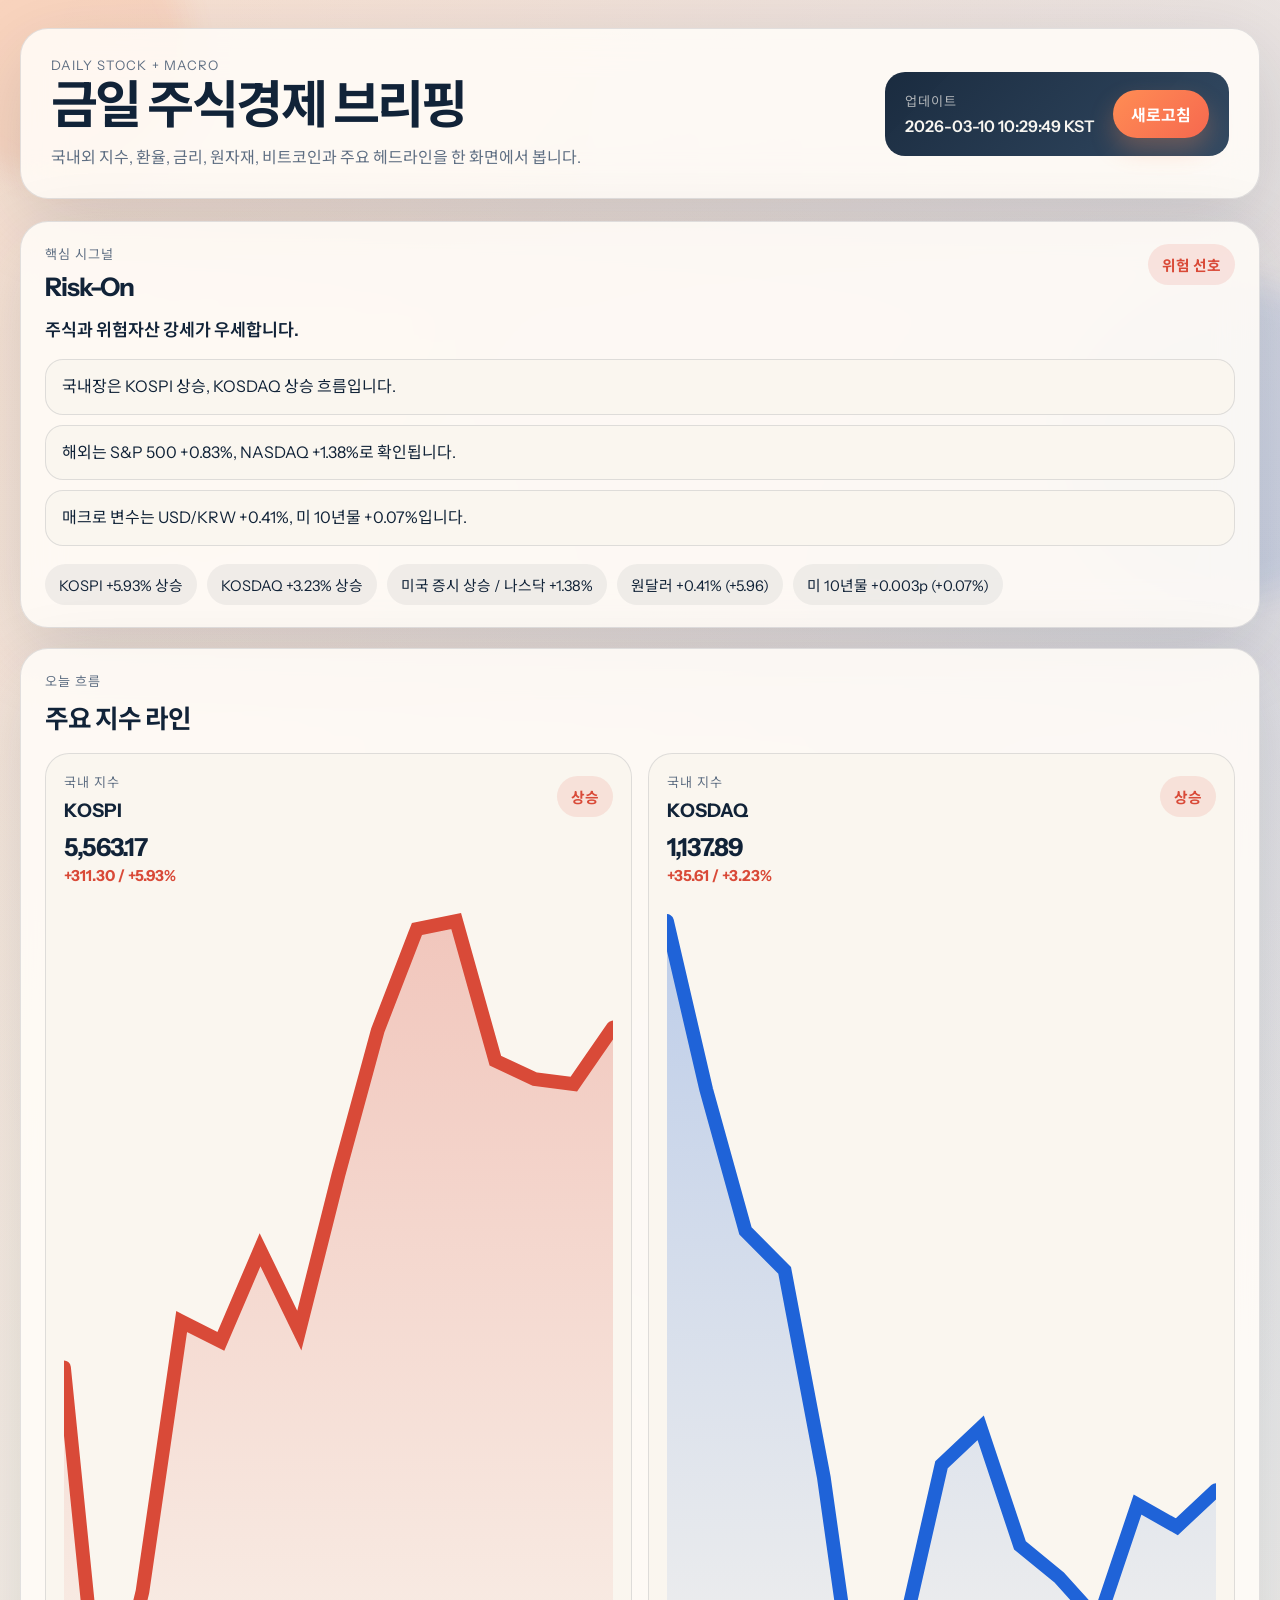
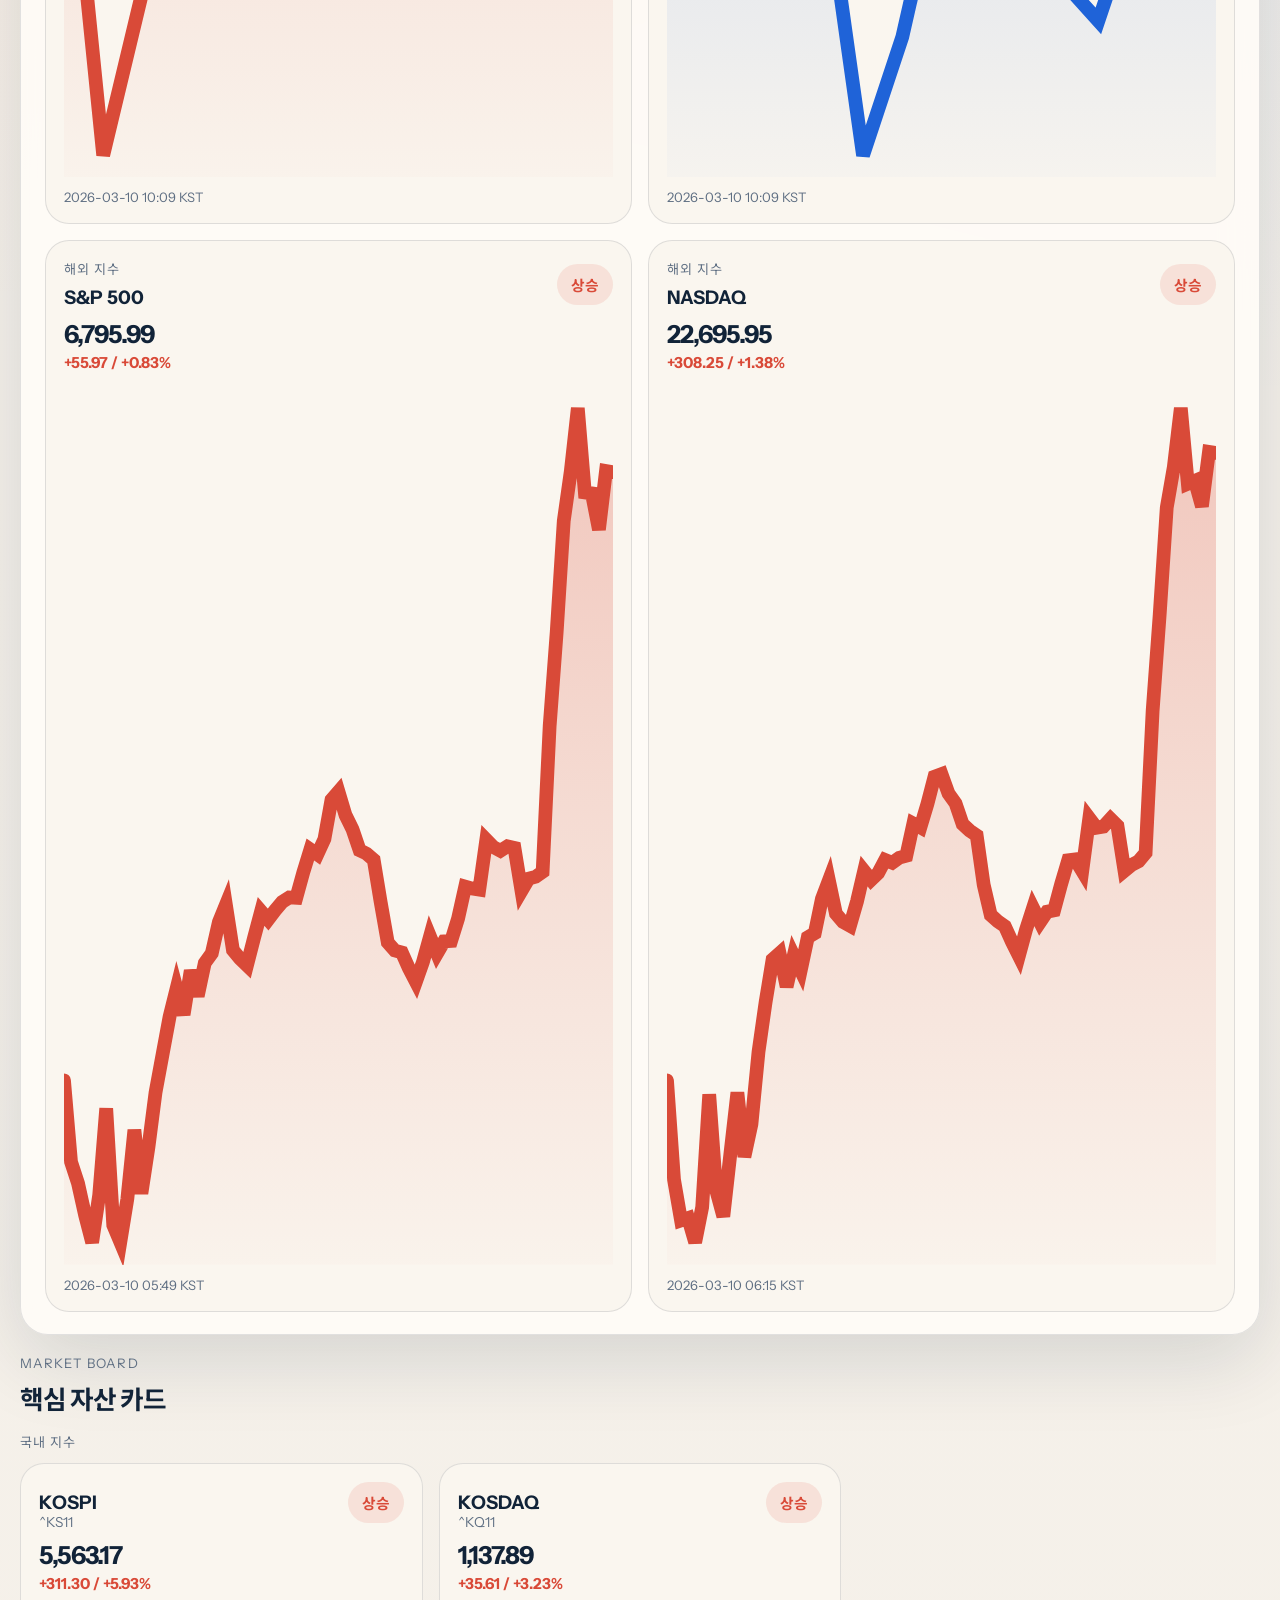
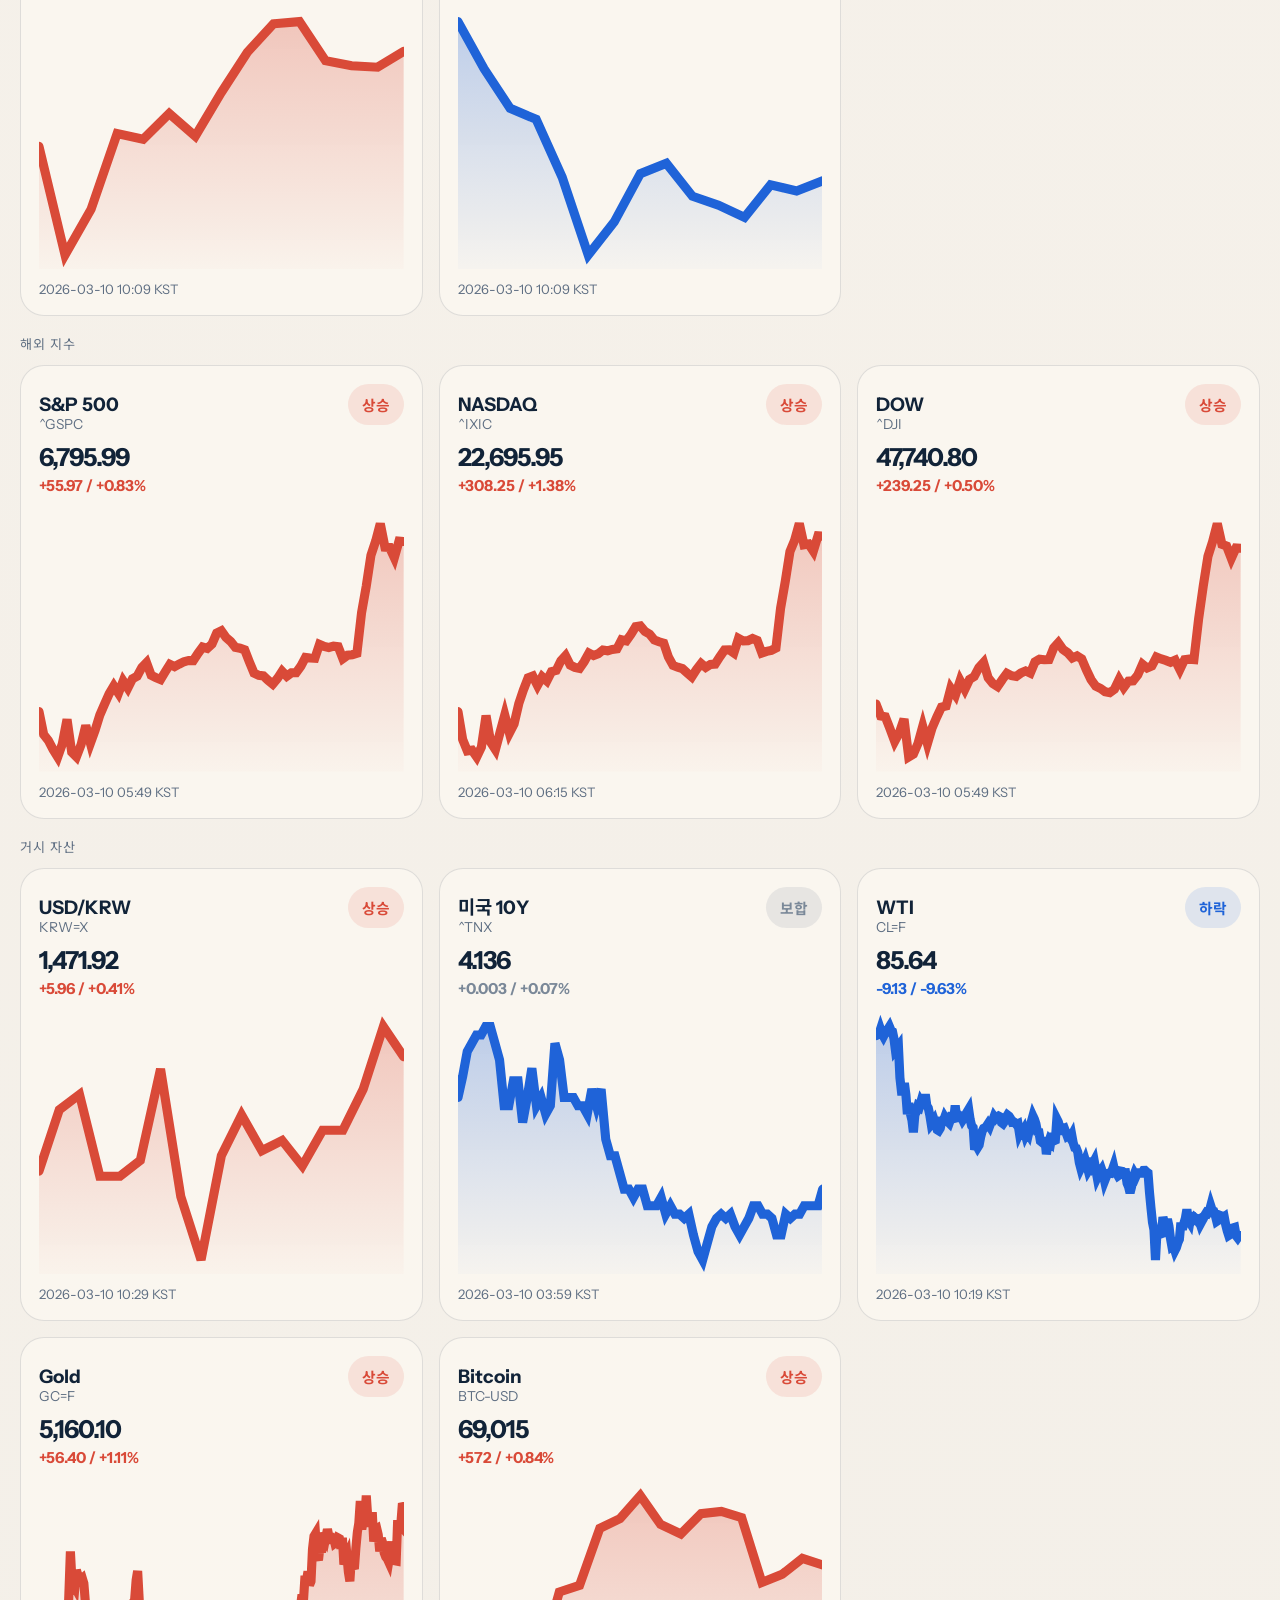
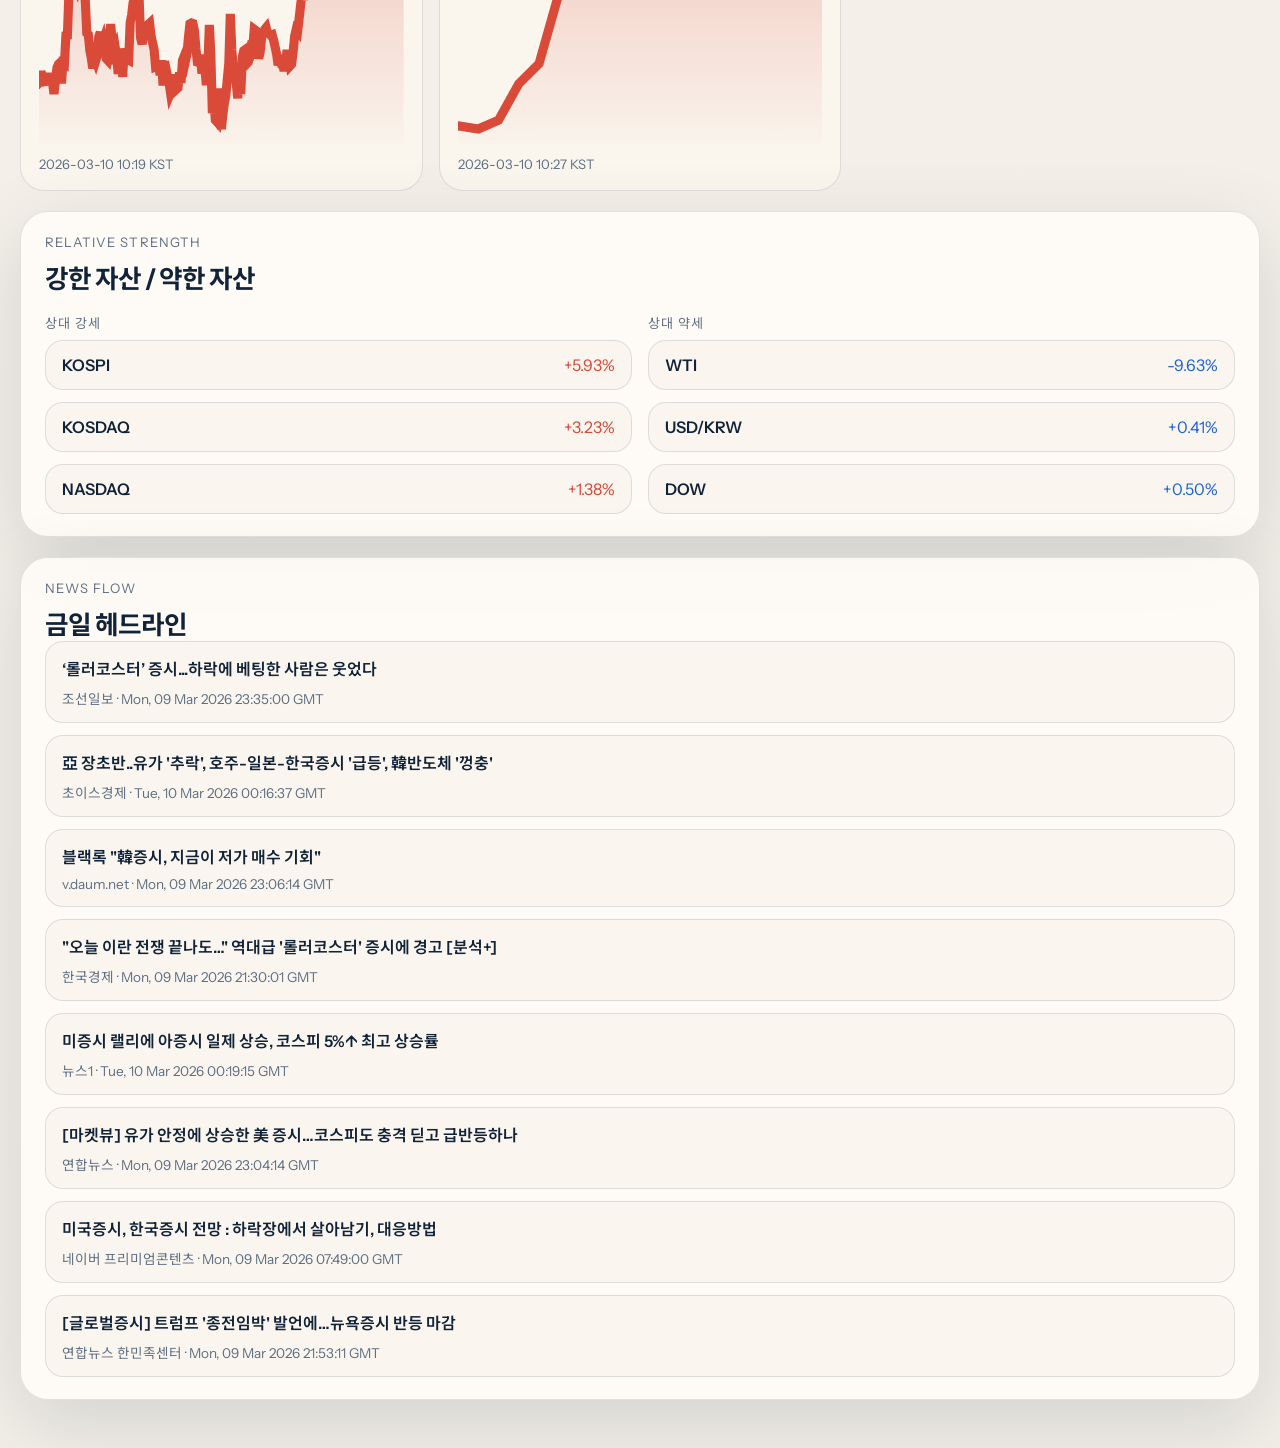
==== index.html @ a010911f "Initial GitHub Pages site" ====
<!doctype html>
<html lang="ko">
  <head>
    <meta charset="utf-8" />
    <meta name="viewport" content="width=device-width, initial-scale=1" />
    <title>Today Market Brief</title>
    <link rel="preconnect" href="https://fonts.googleapis.com" />
    <link rel="preconnect" href="https://fonts.gstatic.com" crossorigin />
    <link
      href="https://fonts.googleapis.com/css2?family=Instrument+Sans:wght@400;500;600;700&family=Noto+Sans+KR:wght@400;500;700&display=swap"
      rel="stylesheet"
    />
    <link rel="stylesheet" href="./static/styles.css" />
  </head>
  <body>
    <div class="background-orb orb-a"></div>
    <div class="background-orb orb-b"></div>
    <div class="shell">
      <header class="hero panel">
        <div>
          <p class="eyebrow">Daily Stock + Macro</p>
          <h1>금일 주식경제 브리핑</h1>
          <p class="hero-copy">
            국내외 지수, 환율, 금리, 원자재, 비트코인과 주요 헤드라인을 한 화면에서 봅니다.
          </p>
        </div>
        <div class="hero-actions">
          <div>
            <div class="label">업데이트</div>
            <div id="updatedAt" class="value">불러오는 중...</div>
          </div>
          <button id="refreshButton" class="refresh-button" type="button">
            새로고침
          </button>
        </div>
      </header>

      <main class="layout">
        <section class="summary panel reveal">
          <div class="summary-head">
            <div>
              <p class="label">핵심 시그널</p>
              <h2 id="signalLabel">불러오는 중...</h2>
            </div>
            <span id="signalTone" class="signal-chip neutral">분석 준비</span>
          </div>
          <p id="signalMessage" class="summary-message"></p>
          <div id="overviewList" class="overview-list"></div>
          <div id="checkpointList" class="checkpoint-list"></div>
        </section>

        <section class="charts panel reveal">
          <div class="section-head">
            <div>
              <p class="label">오늘 흐름</p>
              <h2>주요 지수 라인</h2>
            </div>
          </div>
          <div id="mainCharts" class="main-charts"></div>
        </section>

        <section class="cards-area reveal">
          <div class="section-head">
            <div>
              <p class="label">Market Board</p>
              <h2>핵심 자산 카드</h2>
            </div>
          </div>
          <div id="cardGroups" class="card-groups"></div>
        </section>

        <section class="movers panel reveal">
          <div class="section-head">
            <div>
              <p class="label">Relative Strength</p>
              <h2>강한 자산 / 약한 자산</h2>
            </div>
          </div>
          <div class="movers-grid">
            <div>
              <p class="subheading">상대 강세</p>
              <div id="leadersList" class="mover-list"></div>
            </div>
            <div>
              <p class="subheading">상대 약세</p>
              <div id="laggardsList" class="mover-list"></div>
            </div>
          </div>
        </section>

        <section class="news panel reveal">
          <div class="section-head">
            <div>
              <p class="label">News Flow</p>
              <h2>금일 헤드라인</h2>
            </div>
          </div>
          <div id="headlines" class="headline-list"></div>
        </section>

        <section id="errorPanel" class="errors panel hidden reveal">
          <div class="section-head">
            <div>
              <p class="label">Status</p>
              <h2>일부 데이터 경고</h2>
            </div>
          </div>
          <div id="errorList" class="error-list"></div>
        </section>
      </main>
    </div>
    <script src="./static/app.js"></script>
  </body>
</html>
---- static/styles.css ----
:root {
  --bg: #f3efe8;
  --ink: #112338;
  --muted: #5f6f83;
  --panel: rgba(255, 252, 247, 0.88);
  --panel-strong: rgba(250, 246, 239, 0.96);
  --border: rgba(17, 35, 56, 0.12);
  --shadow: 0 24px 80px rgba(17, 35, 56, 0.14);
  --up: #d94a38;
  --down: #1f63d8;
  --flat: #7a8898;
  --accent: #ff8d54;
}

* {
  box-sizing: border-box;
}

html,
body {
  margin: 0;
  min-height: 100%;
  background:
    radial-gradient(circle at top left, rgba(255, 141, 84, 0.18), transparent 30%),
    radial-gradient(circle at 100% 10%, rgba(31, 99, 216, 0.12), transparent 24%),
    linear-gradient(180deg, #f7f2eb 0%, var(--bg) 100%);
  color: var(--ink);
  font-family: "Instrument Sans", "Noto Sans KR", sans-serif;
}

body {
  position: relative;
  overflow-x: hidden;
}

.background-orb {
  position: fixed;
  border-radius: 999px;
  filter: blur(14px);
  pointer-events: none;
  opacity: 0.7;
}

.orb-a {
  top: -80px;
  left: -70px;
  width: 260px;
  height: 260px;
  background: rgba(255, 141, 84, 0.2);
}

.orb-b {
  top: 280px;
  right: -100px;
  width: 320px;
  height: 320px;
  background: rgba(31, 99, 216, 0.14);
}

.shell {
  position: relative;
  max-width: 1320px;
  margin: 0 auto;
  padding: 28px 20px 48px;
}

.panel {
  backdrop-filter: blur(20px);
  background: var(--panel);
  border: 1px solid var(--border);
  border-radius: 28px;
  box-shadow: var(--shadow);
}

.hero {
  display: flex;
  justify-content: space-between;
  gap: 24px;
  align-items: center;
  padding: 28px 30px;
}

.eyebrow,
.label,
.subheading {
  margin: 0 0 8px;
  color: var(--muted);
  font-size: 0.82rem;
  text-transform: uppercase;
  letter-spacing: 0.08em;
}

h1,
h2,
h3,
p {
  margin: 0;
}

h1 {
  font-size: clamp(2rem, 4vw, 3.35rem);
  line-height: 0.95;
  letter-spacing: -0.05em;
}

h2 {
  font-size: clamp(1.35rem, 2vw, 1.8rem);
  letter-spacing: -0.04em;
}

.hero-copy {
  max-width: 640px;
  margin-top: 14px;
  color: var(--muted);
  font-size: 1rem;
  line-height: 1.65;
}

.hero-actions {
  display: flex;
  align-items: center;
  gap: 18px;
  padding: 18px 20px;
  min-width: 300px;
  border-radius: 20px;
  background: linear-gradient(135deg, rgba(17, 35, 56, 0.96), rgba(28, 54, 82, 0.9));
  color: #f7f5f0;
}

.hero-actions .label {
  color: rgba(247, 245, 240, 0.68);
  margin-bottom: 6px;
}

.hero-actions .value {
  font-size: 1rem;
  font-weight: 600;
}

.refresh-button {
  border: none;
  border-radius: 999px;
  padding: 12px 18px;
  background: linear-gradient(135deg, #ff8d54, #f6684f);
  color: white;
  font: inherit;
  font-weight: 700;
  cursor: pointer;
  transition: transform 180ms ease, box-shadow 180ms ease;
  box-shadow: 0 12px 24px rgba(255, 141, 84, 0.28);
}

.refresh-button:hover {
  transform: translateY(-1px);
}

.layout {
  display: grid;
  gap: 20px;
  margin-top: 22px;
}

.summary,
.charts,
.movers,
.news,
.errors {
  padding: 22px 24px;
}

.summary-head,
.section-head {
  display: flex;
  justify-content: space-between;
  gap: 16px;
  align-items: flex-start;
}

.signal-chip {
  display: inline-flex;
  align-items: center;
  gap: 8px;
  padding: 10px 14px;
  border-radius: 999px;
  font-size: 0.92rem;
  font-weight: 700;
}

.signal-chip.up {
  background: rgba(217, 74, 56, 0.12);
  color: var(--up);
}

.signal-chip.down {
  background: rgba(31, 99, 216, 0.12);
  color: var(--down);
}

.signal-chip.neutral,
.signal-chip.flat {
  background: rgba(95, 111, 131, 0.12);
  color: var(--flat);
}

.summary-message {
  margin-top: 14px;
  font-size: 1.08rem;
  font-weight: 600;
}

.overview-list {
  display: grid;
  gap: 10px;
  margin-top: 18px;
}

.overview-item {
  padding: 14px 16px;
  border-radius: 18px;
  background: rgba(250, 246, 239, 0.96);
  border: 1px solid var(--border);
  color: var(--ink);
  line-height: 1.6;
}

.checkpoint-list {
  display: flex;
  flex-wrap: wrap;
  gap: 10px;
  margin-top: 18px;
}

.checkpoint {
  padding: 10px 14px;
  border-radius: 999px;
  background: rgba(17, 35, 56, 0.06);
  color: var(--ink);
  font-size: 0.92rem;
}

.main-charts {
  display: grid;
  grid-template-columns: repeat(2, minmax(0, 1fr));
  gap: 16px;
  margin-top: 18px;
}

.chart-card,
.asset-card {
  padding: 18px;
  border-radius: 24px;
  background: rgba(250, 246, 239, 0.96);
  border: 1px solid var(--border);
}

.chart-meta,
.asset-meta {
  display: flex;
  justify-content: space-between;
  gap: 14px;
  align-items: center;
}

.chart-price,
.asset-price {
  margin-top: 10px;
  font-size: 1.55rem;
  font-weight: 700;
  letter-spacing: -0.04em;
}

.chart-change,
.asset-change {
  margin-top: 4px;
  font-size: 0.95rem;
  font-weight: 700;
}

.tone-up {
  color: var(--up);
}

.tone-down {
  color: var(--down);
}

.tone-flat {
  color: var(--flat);
}

.chart-svg,
.sparkline {
  width: 100%;
  height: auto;
  display: block;
  margin-top: 14px;
}

.chart-svg {
  min-height: 150px;
}

.chart-asof,
.asset-asof {
  margin-top: 12px;
  color: var(--muted);
  font-size: 0.82rem;
}

.cards-area {
  display: grid;
  gap: 16px;
}

.card-groups {
  display: grid;
  gap: 18px;
}

.group-title {
  margin-bottom: 12px;
}

.asset-grid {
  display: grid;
  grid-template-columns: repeat(3, minmax(0, 1fr));
  gap: 16px;
}

.asset-head {
  display: flex;
  justify-content: space-between;
  gap: 12px;
  align-items: baseline;
}

.asset-symbol {
  color: var(--muted);
  font-size: 0.86rem;
}

.movers-grid {
  display: grid;
  grid-template-columns: repeat(2, minmax(0, 1fr));
  gap: 16px;
  margin-top: 18px;
}

.mover-list,
.headline-list,
.error-list {
  display: grid;
  gap: 12px;
}

.mover-item,
.headline-item,
.error-item {
  display: flex;
  justify-content: space-between;
  gap: 18px;
  padding: 14px 16px;
  border-radius: 18px;
  background: rgba(250, 246, 239, 0.96);
  border: 1px solid var(--border);
}

.mover-name,
.headline-title {
  font-weight: 600;
}

.headline-item {
  align-items: flex-start;
}

.headline-link {
  text-decoration: none;
  color: inherit;
}

.headline-link:hover .headline-title {
  color: var(--accent);
}

.headline-meta {
  margin-top: 8px;
  color: var(--muted);
  font-size: 0.85rem;
}

.hidden {
  display: none;
}

.reveal {
  animation: rise-in 420ms ease both;
}

@keyframes rise-in {
  from {
    opacity: 0;
    transform: translateY(14px);
  }

  to {
    opacity: 1;
    transform: translateY(0);
  }
}

@media (max-width: 1080px) {
  .hero,
  .summary-head,
  .section-head,
  .chart-meta,
  .asset-meta,
  .mover-item,
  .headline-item,
  .asset-head {
    flex-direction: column;
    align-items: flex-start;
  }

  .main-charts,
  .asset-grid,
  .movers-grid {
    grid-template-columns: 1fr;
  }
}

@media (max-width: 720px) {
  .shell {
    padding: 18px 14px 36px;
  }

  .hero,
  .summary,
  .charts,
  .movers,
  .news,
  .errors {
    padding: 18px;
    border-radius: 24px;
  }

  .hero-actions {
    width: 100%;
    min-width: unset;
  }
}
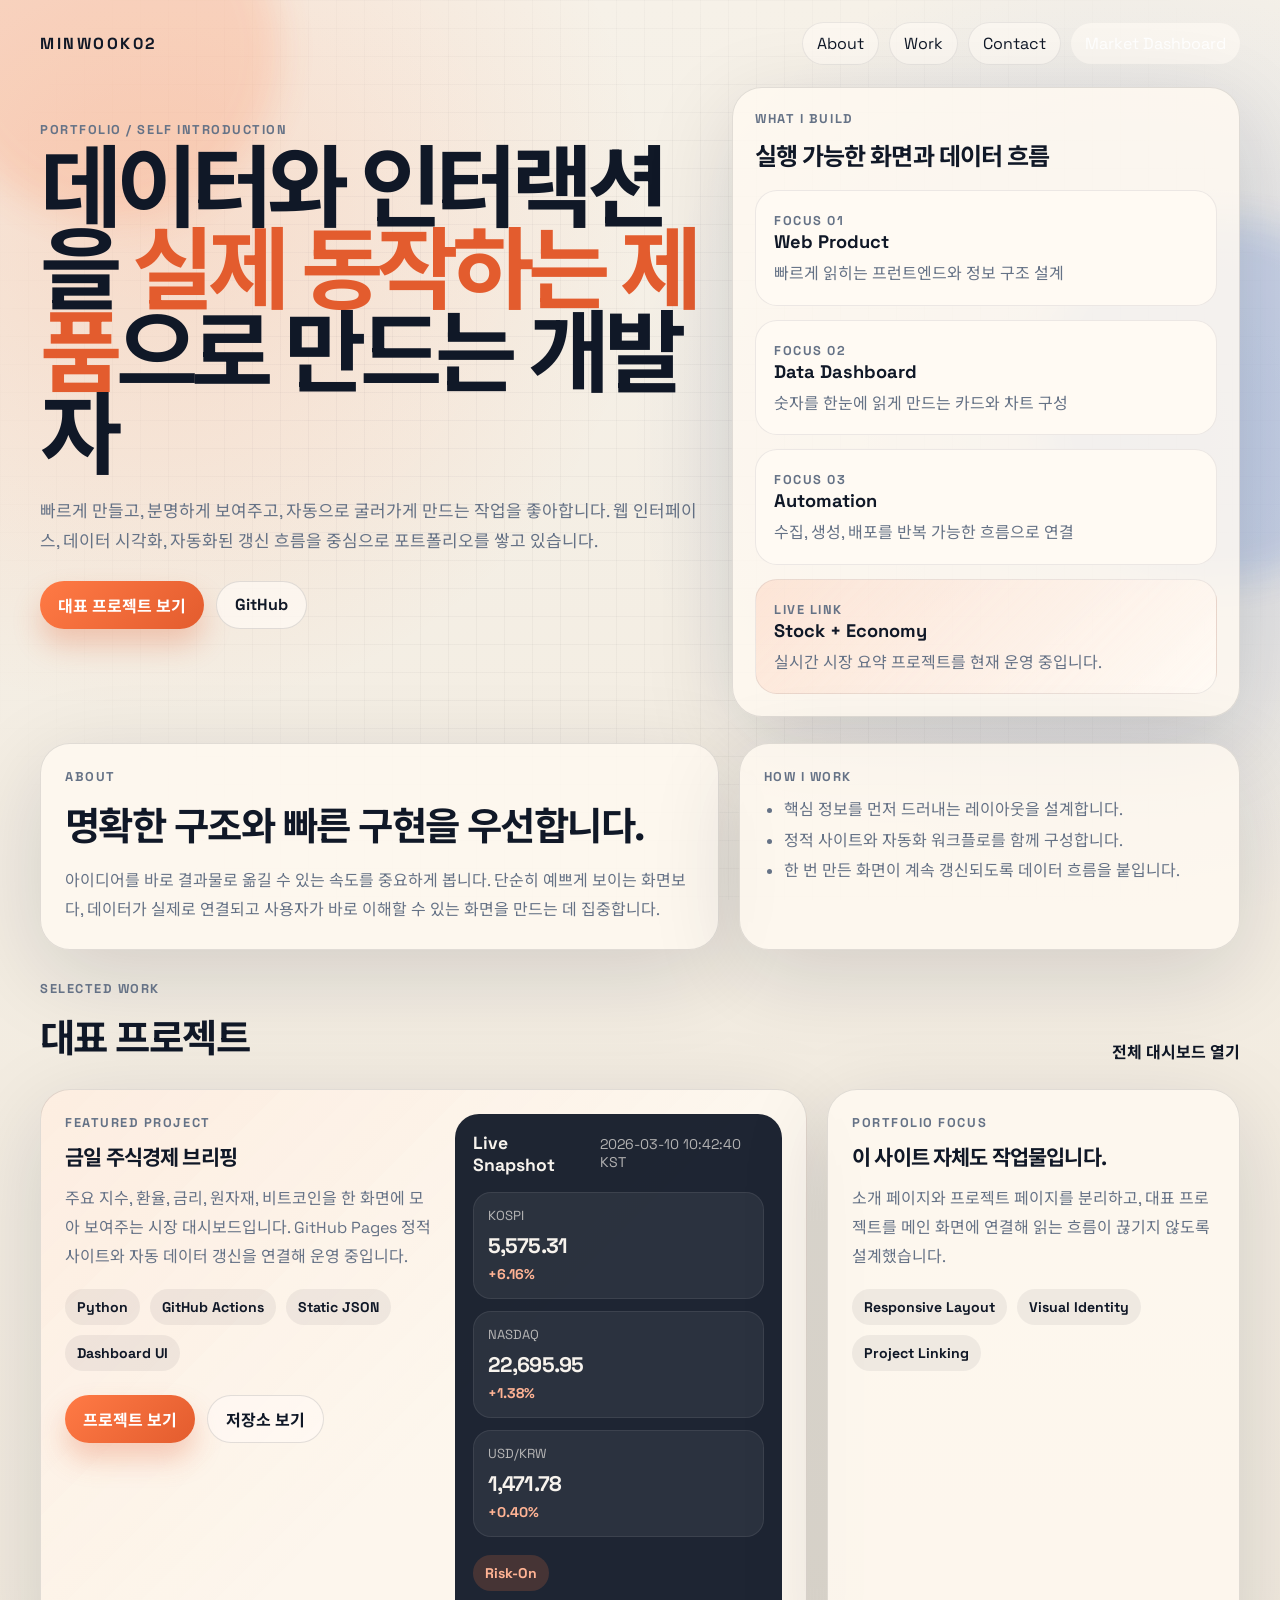
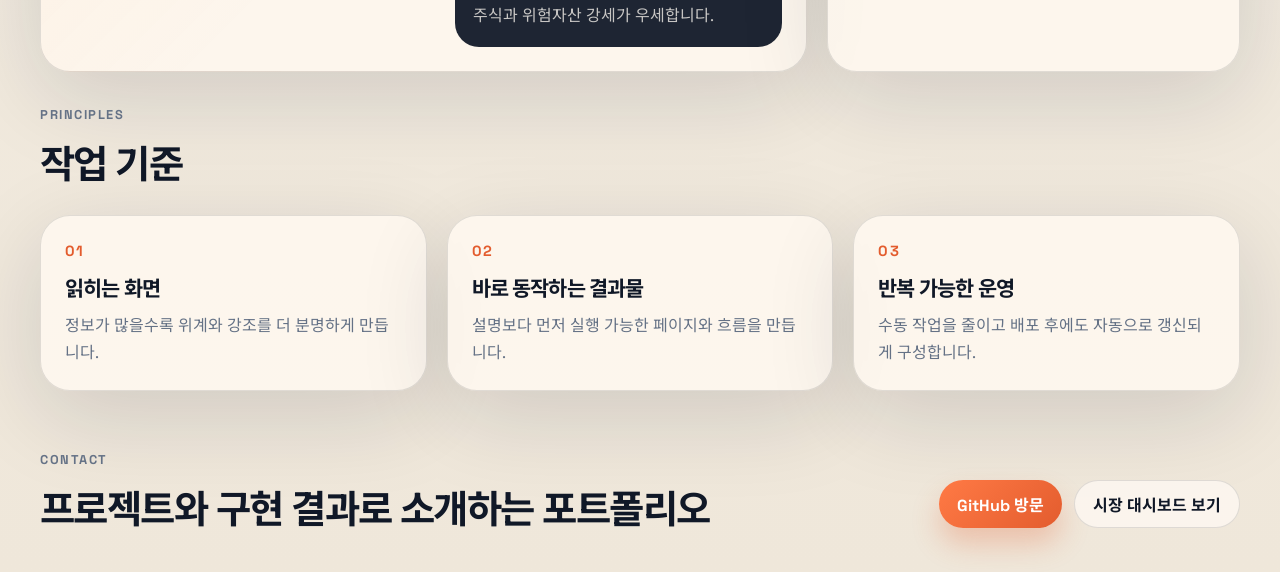
==== commit 02ee1c20: "Turn homepage into portfolio site" ====
--- a/index.html
+++ b/index.html
@@ -3,112 +3,224 @@
   <head>
     <meta charset="utf-8" />
     <meta name="viewport" content="width=device-width, initial-scale=1" />
-    <title>Today Market Brief</title>
+    <title>minwook02 | Portfolio</title>
+    <meta
+      name="description"
+      content="문제를 구조화하고 바로 구현하는 개발자 minwook02의 포트폴리오 사이트"
+    />
     <link rel="preconnect" href="https://fonts.googleapis.com" />
     <link rel="preconnect" href="https://fonts.gstatic.com" crossorigin />
     <link
-      href="https://fonts.googleapis.com/css2?family=Instrument+Sans:wght@400;500;600;700&family=Noto+Sans+KR:wght@400;500;700&display=swap"
+      href="https://fonts.googleapis.com/css2?family=Space+Grotesk:wght@400;500;700&family=Noto+Sans+KR:wght@400;500;700&display=swap"
       rel="stylesheet"
     />
-    <link rel="stylesheet" href="./static/styles.css" />
+    <link rel="stylesheet" href="./static/portfolio.css" />
   </head>
   <body>
-    <div class="background-orb orb-a"></div>
-    <div class="background-orb orb-b"></div>
-    <div class="shell">
-      <header class="hero panel">
-        <div>
-          <p class="eyebrow">Daily Stock + Macro</p>
-          <h1>금일 주식경제 브리핑</h1>
-          <p class="hero-copy">
-            국내외 지수, 환율, 금리, 원자재, 비트코인과 주요 헤드라인을 한 화면에서 봅니다.
+    <div class="page-noise"></div>
+    <div class="mesh mesh-a"></div>
+    <div class="mesh mesh-b"></div>
+
+    <header class="topbar">
+      <a class="brand" href="./">minwook02</a>
+      <nav class="nav">
+        <a href="#about">About</a>
+        <a href="#work">Work</a>
+        <a href="#contact">Contact</a>
+        <a class="nav-cta" href="./market/">Market Dashboard</a>
+      </nav>
+    </header>
+
+    <main class="shell">
+      <section class="hero reveal">
+        <div class="hero-copy">
+          <p class="eyebrow">Portfolio / Self Introduction</p>
+          <h1>
+            데이터와 인터랙션을
+            <span>실제 동작하는 제품</span>으로 만드는 개발자
+          </h1>
+          <p class="lead">
+            빠르게 만들고, 분명하게 보여주고, 자동으로 굴러가게 만드는 작업을
+            좋아합니다. 웹 인터페이스, 데이터 시각화, 자동화된 갱신 흐름을
+            중심으로 포트폴리오를 쌓고 있습니다.
           </p>
-        </div>
-        <div class="hero-actions">
+          <div class="hero-actions">
+            <a class="button button-primary" href="./market/">대표 프로젝트 보기</a>
+            <a class="button button-secondary" href="https://github.com/minwook02" target="_blank" rel="noreferrer">
+              GitHub
+            </a>
+          </div>
+        </div>
+
+        <aside class="hero-board panel">
+          <div class="board-head">
+            <p class="eyebrow">What I Build</p>
+            <p class="board-title">실행 가능한 화면과 데이터 흐름</p>
+          </div>
+          <div class="board-grid">
+            <article class="metric-tile">
+              <span class="metric-kicker">Focus 01</span>
+              <strong>Web Product</strong>
+              <p>빠르게 읽히는 프런트엔드와 정보 구조 설계</p>
+            </article>
+            <article class="metric-tile">
+              <span class="metric-kicker">Focus 02</span>
+              <strong>Data Dashboard</strong>
+              <p>숫자를 한눈에 읽게 만드는 카드와 차트 구성</p>
+            </article>
+            <article class="metric-tile">
+              <span class="metric-kicker">Focus 03</span>
+              <strong>Automation</strong>
+              <p>수집, 생성, 배포를 반복 가능한 흐름으로 연결</p>
+            </article>
+            <article class="metric-tile accent-tile">
+              <span class="metric-kicker">Live Link</span>
+              <strong>Stock + Economy</strong>
+              <p>실시간 시장 요약 프로젝트를 현재 운영 중입니다.</p>
+            </article>
+          </div>
+        </aside>
+      </section>
+
+      <section id="about" class="about-grid reveal">
+        <article class="panel statement-card">
+          <p class="section-label">About</p>
+          <h2>명확한 구조와 빠른 구현을 우선합니다.</h2>
+          <p>
+            아이디어를 바로 결과물로 옮길 수 있는 속도를 중요하게 봅니다.
+            단순히 예쁘게 보이는 화면보다, 데이터가 실제로 연결되고 사용자가
+            바로 이해할 수 있는 화면을 만드는 데 집중합니다.
+          </p>
+        </article>
+
+        <article class="panel detail-card">
+          <p class="section-label">How I Work</p>
+          <ul class="detail-list">
+            <li>핵심 정보를 먼저 드러내는 레이아웃을 설계합니다.</li>
+            <li>정적 사이트와 자동화 워크플로를 함께 구성합니다.</li>
+            <li>한 번 만든 화면이 계속 갱신되도록 데이터 흐름을 붙입니다.</li>
+          </ul>
+        </article>
+      </section>
+
+      <section id="work" class="work-section reveal">
+        <div class="section-head">
           <div>
-            <div class="label">업데이트</div>
-            <div id="updatedAt" class="value">불러오는 중...</div>
-          </div>
-          <button id="refreshButton" class="refresh-button" type="button">
-            새로고침
-          </button>
-        </div>
-      </header>
-
-      <main class="layout">
-        <section class="summary panel reveal">
-          <div class="summary-head">
-            <div>
-              <p class="label">핵심 시그널</p>
-              <h2 id="signalLabel">불러오는 중...</h2>
+            <p class="section-label">Selected Work</p>
+            <h2>대표 프로젝트</h2>
+          </div>
+          <a class="text-link" href="./market/">전체 대시보드 열기</a>
+        </div>
+
+        <div class="project-grid">
+          <article class="project-card project-primary panel">
+            <div class="project-copy">
+              <p class="project-tag">Featured Project</p>
+              <h3>금일 주식경제 브리핑</h3>
+              <p>
+                주요 지수, 환율, 금리, 원자재, 비트코인을 한 화면에 모아 보여주는
+                시장 대시보드입니다. GitHub Pages 정적 사이트와 자동 데이터
+                갱신을 연결해 운영 중입니다.
+              </p>
+              <div class="tech-list">
+                <span>Python</span>
+                <span>GitHub Actions</span>
+                <span>Static JSON</span>
+                <span>Dashboard UI</span>
+              </div>
+              <div class="project-actions">
+                <a class="button button-primary" href="./market/">프로젝트 보기</a>
+                <a class="button button-secondary" href="https://github.com/minwook02/minwook02.github.io" target="_blank" rel="noreferrer">
+                  저장소 보기
+                </a>
+              </div>
             </div>
-            <span id="signalTone" class="signal-chip neutral">분석 준비</span>
-          </div>
-          <p id="signalMessage" class="summary-message"></p>
-          <div id="overviewList" class="overview-list"></div>
-          <div id="checkpointList" class="checkpoint-list"></div>
-        </section>
-
-        <section class="charts panel reveal">
-          <div class="section-head">
-            <div>
-              <p class="label">오늘 흐름</p>
-              <h2>주요 지수 라인</h2>
+
+            <div class="project-preview">
+              <div class="preview-head">
+                <p class="preview-title">Live Snapshot</p>
+                <p id="marketUpdatedAt" class="preview-time">데이터 불러오는 중...</p>
+              </div>
+              <div class="preview-stats">
+                <div class="preview-tile">
+                  <span class="preview-label">KOSPI</span>
+                  <strong id="previewKospi">-</strong>
+                  <span id="previewKospiChange" class="preview-change">-</span>
+                </div>
+                <div class="preview-tile">
+                  <span class="preview-label">NASDAQ</span>
+                  <strong id="previewNasdaq">-</strong>
+                  <span id="previewNasdaqChange" class="preview-change">-</span>
+                </div>
+                <div class="preview-tile">
+                  <span class="preview-label">USD/KRW</span>
+                  <strong id="previewUsdkrw">-</strong>
+                  <span id="previewUsdkrwChange" class="preview-change">-</span>
+                </div>
+              </div>
+              <div class="preview-signal">
+                <span id="previewSignal" class="signal-pill neutral">분석 대기</span>
+                <p id="previewSignalMessage">시장 신호를 불러오고 있습니다.</p>
+              </div>
             </div>
-          </div>
-          <div id="mainCharts" class="main-charts"></div>
-        </section>
-
-        <section class="cards-area reveal">
-          <div class="section-head">
-            <div>
-              <p class="label">Market Board</p>
-              <h2>핵심 자산 카드</h2>
+          </article>
+
+          <article class="project-card panel secondary-card">
+            <p class="project-tag">Portfolio Focus</p>
+            <h3>이 사이트 자체도 작업물입니다.</h3>
+            <p>
+              소개 페이지와 프로젝트 페이지를 분리하고, 대표 프로젝트를 메인
+              화면에 연결해 읽는 흐름이 끊기지 않도록 설계했습니다.
+            </p>
+            <div class="stack-strip">
+              <span>Responsive Layout</span>
+              <span>Visual Identity</span>
+              <span>Project Linking</span>
             </div>
-          </div>
-          <div id="cardGroups" class="card-groups"></div>
-        </section>
-
-        <section class="movers panel reveal">
-          <div class="section-head">
-            <div>
-              <p class="label">Relative Strength</p>
-              <h2>강한 자산 / 약한 자산</h2>
-            </div>
-          </div>
-          <div class="movers-grid">
-            <div>
-              <p class="subheading">상대 강세</p>
-              <div id="leadersList" class="mover-list"></div>
-            </div>
-            <div>
-              <p class="subheading">상대 약세</p>
-              <div id="laggardsList" class="mover-list"></div>
-            </div>
-          </div>
-        </section>
-
-        <section class="news panel reveal">
-          <div class="section-head">
-            <div>
-              <p class="label">News Flow</p>
-              <h2>금일 헤드라인</h2>
-            </div>
-          </div>
-          <div id="headlines" class="headline-list"></div>
-        </section>
-
-        <section id="errorPanel" class="errors panel hidden reveal">
-          <div class="section-head">
-            <div>
-              <p class="label">Status</p>
-              <h2>일부 데이터 경고</h2>
-            </div>
-          </div>
-          <div id="errorList" class="error-list"></div>
-        </section>
-      </main>
-    </div>
-    <script src="./static/app.js"></script>
+          </article>
+        </div>
+      </section>
+
+      <section class="principles reveal">
+        <div class="section-head">
+          <div>
+            <p class="section-label">Principles</p>
+            <h2>작업 기준</h2>
+          </div>
+        </div>
+        <div class="principle-grid">
+          <article class="panel principle-card">
+            <span class="principle-index">01</span>
+            <h3>읽히는 화면</h3>
+            <p>정보가 많을수록 위계와 강조를 더 분명하게 만듭니다.</p>
+          </article>
+          <article class="panel principle-card">
+            <span class="principle-index">02</span>
+            <h3>바로 동작하는 결과물</h3>
+            <p>설명보다 먼저 실행 가능한 페이지와 흐름을 만듭니다.</p>
+          </article>
+          <article class="panel principle-card">
+            <span class="principle-index">03</span>
+            <h3>반복 가능한 운영</h3>
+            <p>수동 작업을 줄이고 배포 후에도 자동으로 갱신되게 구성합니다.</p>
+          </article>
+        </div>
+      </section>
+    </main>
+
+    <footer id="contact" class="footer">
+      <div>
+        <p class="section-label">Contact</p>
+        <h2>프로젝트와 구현 결과로 소개하는 포트폴리오</h2>
+      </div>
+      <div class="footer-actions">
+        <a class="button button-primary" href="https://github.com/minwook02" target="_blank" rel="noreferrer">
+          GitHub 방문
+        </a>
+        <a class="button button-secondary" href="./market/">시장 대시보드 보기</a>
+      </div>
+    </footer>
+
+    <script src="./static/portfolio.js"></script>
   </body>
 </html>
--- a/static/portfolio.css
+++ b/static/portfolio.css
@@ -0,0 +1,567 @@
+:root {
+  --bg: #f4efe6;
+  --ink: #101827;
+  --muted: #657286;
+  --line: rgba(16, 24, 39, 0.12);
+  --panel: rgba(255, 249, 241, 0.82);
+  --panel-strong: rgba(255, 250, 244, 0.95);
+  --shadow: 0 24px 90px rgba(16, 24, 39, 0.14);
+  --accent: #ff7a45;
+  --accent-dark: #e35c2e;
+  --accent-soft: rgba(255, 122, 69, 0.14);
+  --blue: #1156d9;
+  --blue-soft: rgba(17, 86, 217, 0.12);
+}
+
+* {
+  box-sizing: border-box;
+}
+
+html,
+body {
+  margin: 0;
+  min-height: 100%;
+}
+
+body {
+  position: relative;
+  overflow-x: hidden;
+  color: var(--ink);
+  font-family: "Space Grotesk", "Noto Sans KR", sans-serif;
+  background:
+    radial-gradient(circle at 12% 10%, rgba(255, 122, 69, 0.18), transparent 22%),
+    radial-gradient(circle at 88% 20%, rgba(17, 86, 217, 0.14), transparent 24%),
+    linear-gradient(180deg, #f6f1e8 0%, #efe7da 100%);
+}
+
+body::before {
+  content: "";
+  position: fixed;
+  inset: 0;
+  background-image:
+    linear-gradient(rgba(16, 24, 39, 0.03) 1px, transparent 1px),
+    linear-gradient(90deg, rgba(16, 24, 39, 0.03) 1px, transparent 1px);
+  background-size: 28px 28px;
+  mask-image: radial-gradient(circle at center, black 40%, transparent 92%);
+  pointer-events: none;
+}
+
+.page-noise,
+.mesh {
+  position: fixed;
+  pointer-events: none;
+}
+
+.page-noise {
+  inset: 0;
+  opacity: 0.08;
+  background-image: radial-gradient(#101827 0.55px, transparent 0.55px);
+  background-size: 14px 14px;
+}
+
+.mesh {
+  border-radius: 999px;
+  filter: blur(18px);
+  opacity: 0.78;
+}
+
+.mesh-a {
+  top: -120px;
+  left: -60px;
+  width: 340px;
+  height: 340px;
+  background: rgba(255, 122, 69, 0.24);
+}
+
+.mesh-b {
+  right: -120px;
+  top: 220px;
+  width: 360px;
+  height: 360px;
+  background: rgba(17, 86, 217, 0.18);
+}
+
+.topbar,
+.footer,
+.shell {
+  position: relative;
+  z-index: 1;
+}
+
+.topbar {
+  display: flex;
+  justify-content: space-between;
+  gap: 20px;
+  align-items: center;
+  max-width: 1240px;
+  margin: 0 auto;
+  padding: 22px 20px 0;
+}
+
+.brand {
+  color: var(--ink);
+  text-decoration: none;
+  font-size: 1rem;
+  font-weight: 700;
+  letter-spacing: 0.16em;
+  text-transform: uppercase;
+}
+
+.nav {
+  display: flex;
+  gap: 10px;
+  align-items: center;
+  flex-wrap: wrap;
+}
+
+.nav a {
+  color: var(--ink);
+  text-decoration: none;
+  padding: 10px 14px;
+  border-radius: 999px;
+  background: rgba(255, 250, 244, 0.64);
+  border: 1px solid rgba(16, 24, 39, 0.08);
+}
+
+.nav-cta {
+  background: linear-gradient(135deg, var(--accent), var(--accent-dark));
+  color: white !important;
+  border: none !important;
+}
+
+.shell {
+  max-width: 1240px;
+  margin: 0 auto;
+  padding: 22px 20px 60px;
+}
+
+.hero {
+  display: grid;
+  grid-template-columns: minmax(0, 1.25fr) minmax(320px, 0.95fr);
+  gap: 24px;
+  align-items: stretch;
+}
+
+.eyebrow,
+.section-label,
+.project-tag,
+.metric-kicker {
+  margin: 0 0 10px;
+  color: var(--muted);
+  font-size: 0.8rem;
+  font-weight: 700;
+  letter-spacing: 0.12em;
+  text-transform: uppercase;
+}
+
+h1,
+h2,
+h3,
+p,
+ul {
+  margin: 0;
+}
+
+h1 {
+  font-size: clamp(2.9rem, 7vw, 5.7rem);
+  line-height: 0.92;
+  letter-spacing: -0.07em;
+}
+
+h1 span {
+  color: var(--accent-dark);
+}
+
+h2 {
+  font-size: clamp(1.6rem, 3vw, 2.4rem);
+  letter-spacing: -0.04em;
+}
+
+h3 {
+  font-size: 1.3rem;
+  letter-spacing: -0.04em;
+}
+
+.hero-copy {
+  padding: 34px 0 10px;
+}
+
+.lead {
+  max-width: 700px;
+  margin-top: 18px;
+  color: var(--muted);
+  font-size: 1.06rem;
+  line-height: 1.8;
+}
+
+.hero-actions,
+.project-actions,
+.footer-actions {
+  display: flex;
+  gap: 12px;
+  align-items: center;
+  flex-wrap: wrap;
+  margin-top: 24px;
+}
+
+.button {
+  display: inline-flex;
+  align-items: center;
+  justify-content: center;
+  gap: 8px;
+  min-height: 48px;
+  padding: 0 18px;
+  border-radius: 999px;
+  text-decoration: none;
+  font-weight: 700;
+  transition: transform 180ms ease, box-shadow 180ms ease, background 180ms ease;
+}
+
+.button:hover {
+  transform: translateY(-1px);
+}
+
+.button-primary {
+  background: linear-gradient(135deg, var(--accent), var(--accent-dark));
+  color: white;
+  box-shadow: 0 16px 28px rgba(227, 92, 46, 0.28);
+}
+
+.button-secondary {
+  border: 1px solid var(--line);
+  background: rgba(255, 250, 244, 0.72);
+  color: var(--ink);
+}
+
+.panel {
+  backdrop-filter: blur(16px);
+  background: var(--panel);
+  border: 1px solid var(--line);
+  border-radius: 30px;
+  box-shadow: var(--shadow);
+}
+
+.hero-board {
+  padding: 22px;
+}
+
+.board-title {
+  font-size: 1.5rem;
+  font-weight: 700;
+  letter-spacing: -0.04em;
+}
+
+.board-grid {
+  display: grid;
+  gap: 14px;
+  margin-top: 18px;
+}
+
+.metric-tile {
+  padding: 18px;
+  border-radius: 22px;
+  background: var(--panel-strong);
+  border: 1px solid rgba(16, 24, 39, 0.08);
+}
+
+.metric-tile strong {
+  display: block;
+  font-size: 1.14rem;
+  margin-bottom: 8px;
+}
+
+.metric-tile p {
+  color: var(--muted);
+  line-height: 1.6;
+}
+
+.accent-tile {
+  background: linear-gradient(135deg, rgba(255, 122, 69, 0.14), rgba(255, 250, 244, 0.95));
+}
+
+.about-grid,
+.project-grid,
+.principle-grid {
+  display: grid;
+  gap: 20px;
+  margin-top: 26px;
+}
+
+.about-grid {
+  grid-template-columns: minmax(0, 1.15fr) minmax(280px, 0.85fr);
+}
+
+.statement-card,
+.detail-card,
+.project-card,
+.principle-card {
+  padding: 24px;
+}
+
+.statement-card p:last-child {
+  margin-top: 16px;
+  color: var(--muted);
+  line-height: 1.8;
+}
+
+.detail-list {
+  padding-left: 20px;
+  color: var(--muted);
+  line-height: 1.9;
+}
+
+.work-section {
+  margin-top: 30px;
+}
+
+.section-head {
+  display: flex;
+  justify-content: space-between;
+  gap: 20px;
+  align-items: flex-end;
+}
+
+.text-link {
+  color: var(--ink);
+  text-decoration: none;
+  font-weight: 700;
+}
+
+.project-grid {
+  grid-template-columns: minmax(0, 1.3fr) minmax(280px, 0.7fr);
+}
+
+.project-primary {
+  display: grid;
+  grid-template-columns: minmax(0, 1fr) minmax(280px, 0.88fr);
+  gap: 18px;
+  background:
+    linear-gradient(135deg, rgba(255, 122, 69, 0.08), transparent 55%),
+    rgba(255, 249, 241, 0.82);
+}
+
+.project-copy p:not(.project-tag) {
+  margin-top: 14px;
+  color: var(--muted);
+  line-height: 1.8;
+}
+
+.tech-list,
+.stack-strip {
+  display: flex;
+  gap: 10px;
+  flex-wrap: wrap;
+  margin-top: 18px;
+}
+
+.tech-list span,
+.stack-strip span,
+.signal-pill {
+  display: inline-flex;
+  align-items: center;
+  padding: 9px 12px;
+  border-radius: 999px;
+  font-size: 0.88rem;
+  font-weight: 700;
+}
+
+.tech-list span,
+.stack-strip span {
+  background: rgba(16, 24, 39, 0.06);
+}
+
+.project-preview {
+  padding: 18px;
+  border-radius: 24px;
+  background: rgba(16, 24, 39, 0.94);
+  color: #f7f3ed;
+}
+
+.preview-head {
+  display: flex;
+  justify-content: space-between;
+  gap: 12px;
+  align-items: baseline;
+}
+
+.preview-title {
+  font-size: 1.1rem;
+  font-weight: 700;
+}
+
+.preview-time {
+  color: rgba(247, 243, 237, 0.68);
+  font-size: 0.88rem;
+}
+
+.preview-stats {
+  display: grid;
+  gap: 12px;
+  margin-top: 16px;
+}
+
+.preview-tile {
+  padding: 14px;
+  border-radius: 18px;
+  background: rgba(255, 255, 255, 0.06);
+  border: 1px solid rgba(255, 255, 255, 0.08);
+}
+
+.preview-label {
+  display: block;
+  color: rgba(247, 243, 237, 0.68);
+  font-size: 0.82rem;
+  margin-bottom: 8px;
+}
+
+.preview-tile strong {
+  display: block;
+  font-size: 1.32rem;
+  letter-spacing: -0.04em;
+}
+
+.preview-change {
+  display: inline-block;
+  margin-top: 6px;
+  font-size: 0.88rem;
+  font-weight: 700;
+}
+
+.preview-change.up {
+  color: #ffb394;
+}
+
+.preview-change.down {
+  color: #a9c8ff;
+}
+
+.preview-change.flat {
+  color: rgba(247, 243, 237, 0.74);
+}
+
+.preview-signal {
+  margin-top: 18px;
+}
+
+.preview-signal p {
+  margin-top: 12px;
+  color: rgba(247, 243, 237, 0.78);
+  line-height: 1.6;
+}
+
+.signal-pill.up {
+  background: rgba(255, 122, 69, 0.18);
+  color: #ffb394;
+}
+
+.signal-pill.down {
+  background: rgba(68, 132, 255, 0.18);
+  color: #a9c8ff;
+}
+
+.signal-pill.flat,
+.signal-pill.neutral {
+  background: rgba(255, 255, 255, 0.12);
+  color: rgba(247, 243, 237, 0.84);
+}
+
+.secondary-card p:not(.project-tag) {
+  margin-top: 14px;
+  color: var(--muted);
+  line-height: 1.8;
+}
+
+.principles {
+  margin-top: 34px;
+}
+
+.principle-grid {
+  grid-template-columns: repeat(3, minmax(0, 1fr));
+}
+
+.principle-index {
+  display: inline-flex;
+  margin-bottom: 12px;
+  color: var(--accent-dark);
+  font-weight: 700;
+  font-size: 0.92rem;
+  letter-spacing: 0.08em;
+}
+
+.principle-card p {
+  margin-top: 10px;
+  color: var(--muted);
+  line-height: 1.7;
+}
+
+.footer {
+  display: flex;
+  justify-content: space-between;
+  gap: 20px;
+  align-items: center;
+  max-width: 1240px;
+  margin: 0 auto;
+  padding: 0 20px 38px;
+}
+
+.reveal {
+  animation: reveal-up 500ms ease both;
+}
+
+@keyframes reveal-up {
+  from {
+    opacity: 0;
+    transform: translateY(16px);
+  }
+  to {
+    opacity: 1;
+    transform: translateY(0);
+  }
+}
+
+@media (max-width: 1100px) {
+  .hero,
+  .about-grid,
+  .project-grid,
+  .project-primary,
+  .principle-grid,
+  .footer,
+  .section-head {
+    grid-template-columns: 1fr;
+    flex-direction: column;
+    align-items: flex-start;
+  }
+}
+
+@media (max-width: 760px) {
+  .topbar,
+  .shell,
+  .footer {
+    padding-left: 14px;
+    padding-right: 14px;
+  }
+
+  .nav {
+    gap: 8px;
+  }
+
+  .nav a {
+    padding: 9px 12px;
+  }
+
+  .hero-copy {
+    padding-top: 18px;
+  }
+
+  .statement-card,
+  .detail-card,
+  .project-card,
+  .principle-card,
+  .hero-board {
+    padding: 18px;
+  }
+
+  h1 {
+    font-size: 2.7rem;
+  }
+}
